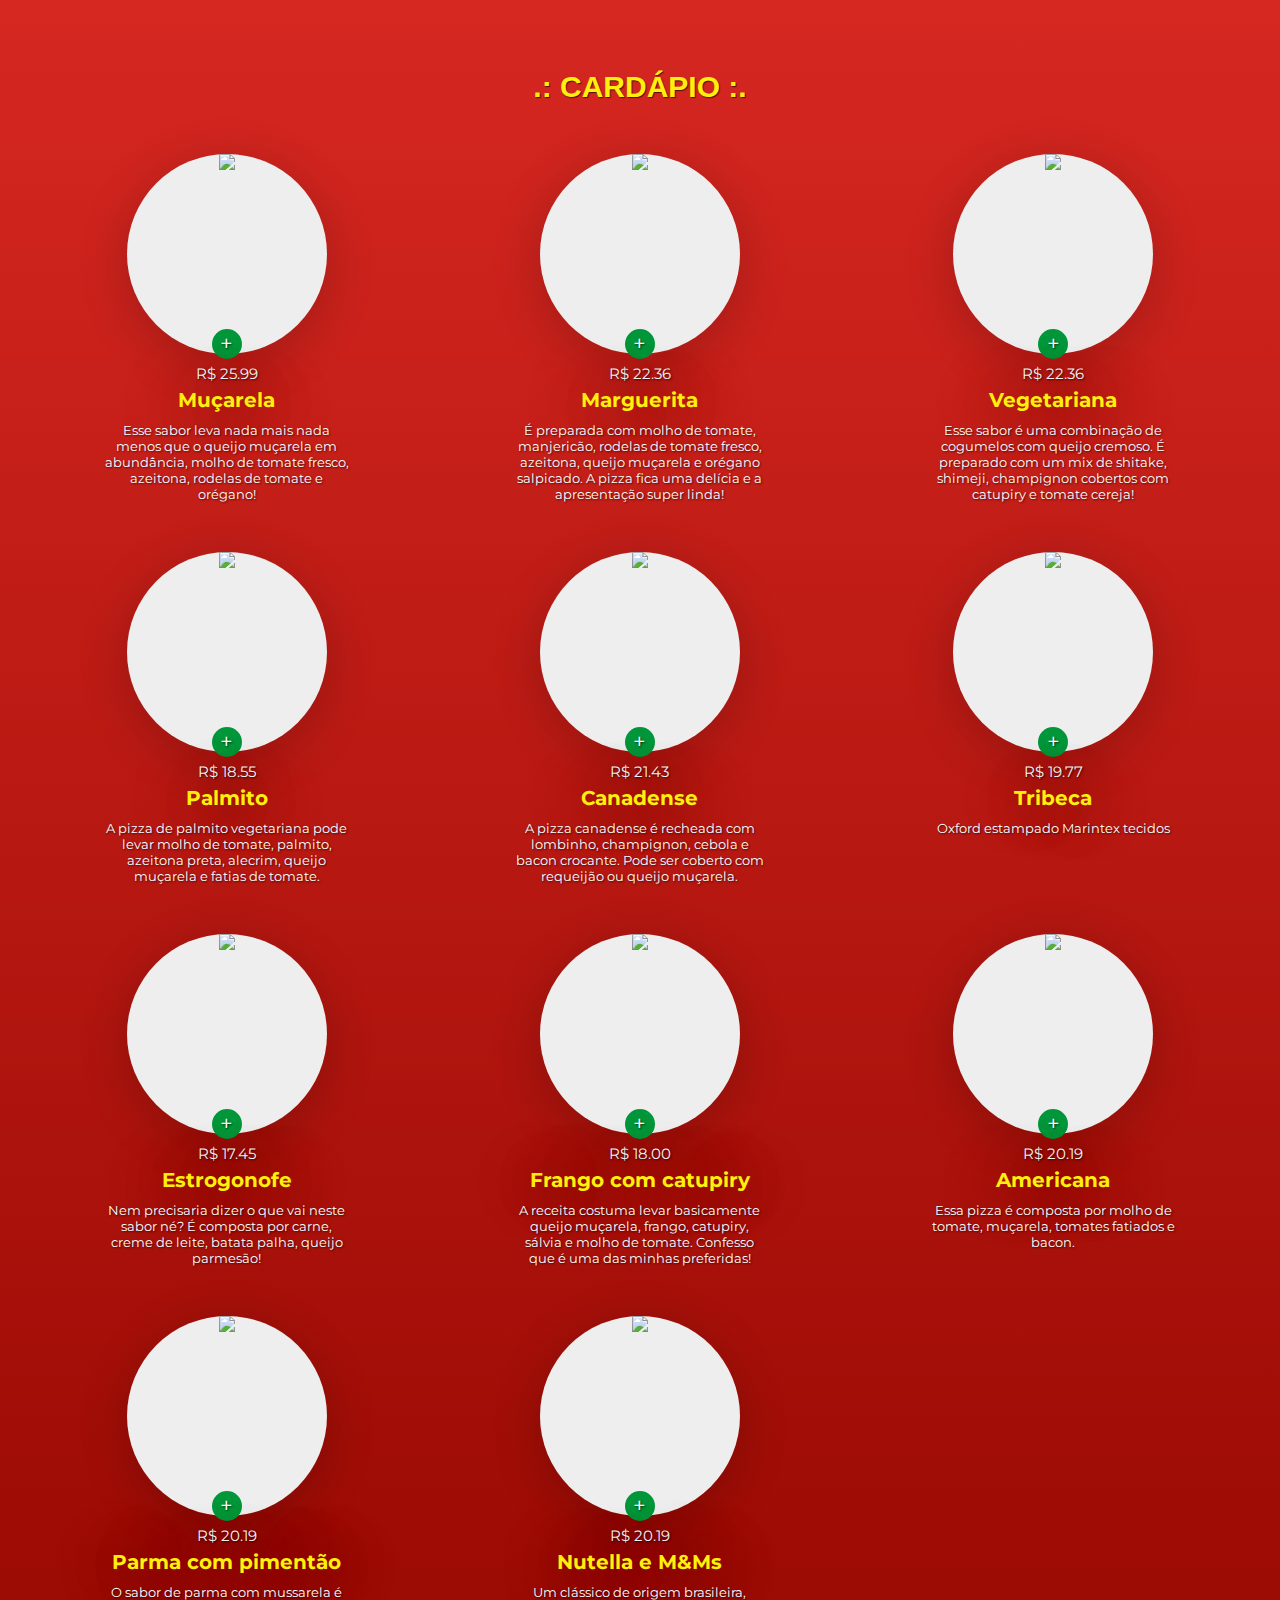
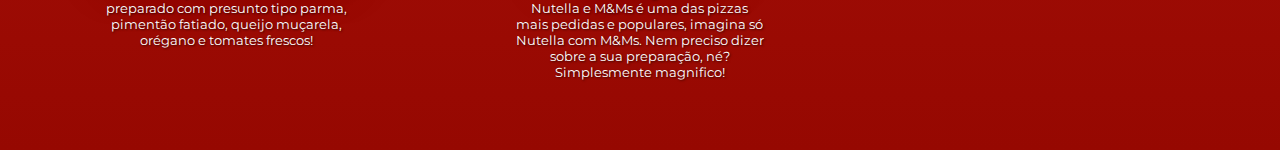
==== home.html @ 3eb531d2 "BellaPizzariaUpload" ====
<!DOCTYPE html>
<html>
<head>
    <style>
        @import url('https://fonts.googleapis.com/css2?family=Montserrat:wght@500&display=swap');
        @import url('https://fonts.googleapis.com/css2?family=Montserrat+Subrayada:wght@700&display=swap');
        @import url('https://fonts.googleapis.com/css2?family=Kdam+Thmor+Pro&display=swap');
        </style>
    <meta charset="utf-8" />
    <title>Bella Pizzaria</title>
    <link rel="stylesheet" href="style.css" />
    <meta name="viewport" content="width=device-width, initial-scale=1.0">
    <link href="https://fonts.googleapis.com/css?family=Hepta+Slab:400,700|Lato:400,700&display=swap" rel="stylesheet">
</head>
<body>
    <div class="models">
        <div class="pizza-item">
            <a href="">
                <div class="pizza-item--img"><img src="" /></div>
                <div class="pizza-item--add">+</div>
            </a>
            <div class="pizza-item--price">R$ --</div>
            <div class="pizza-item--name">--</div>
            <div class="pizza-item--desc">--</div>
        </div>
        <div class="cart--item">
            <img src="" />
            <div class="cart--item-nome">--</div>
            <div class="cart--item--qtarea">
                <button class="cart--item-qtmenos">-</button>
                <div class="cart--item--qt">1</div>
                <button class="cart--item-qtmais">+</button>
            </div>
        </div>
    </div>
    <header>
        <div class="menu-openner"><span>0</span>🛒</div>
    </header>
    <main>
        <h1>.: CARDÁPIO :.</h1>
        <div class="pizza-area"></div>
    </main>
    <aside>
        <div class="cart--area">
            <div class="menu-closer">❌</div>
            <h1>Seu pedido:</h1>
            <div class="cart"></div>
            <div class="cart--details">
                <div class="cart--totalitem subtotal">
                    <span>Subtotal</span>
                    <span>R$ --</span>
                </div>
                <div class="cart--totalitem desconto">
                    <span>Desconto (-10%)</span>
                    <span>R$ --</span>
                </div>
                <div class="cart--totalitem total big">
                    <span>Total</span>
                    <span>R$ --</span>
                </div>
                <div class="cart--finalizar">Finalizar a compra</div>
            </div>
        </div>
    </aside>
    <div class="pizzaWindowArea">
        <div class="pizzaWindowBody">
            <div class="pizzaInfo--cancelMobileButton">Voltar</div>
            <div class="pizzaBig">
                <img src="" />
            </div>
            <div class="pizzaInfo">
                <h1>--</h1>
                <div class="pizzaInfo--desc">--</div>
                <div class="pizzaInfo--sizearea">
                    <div class="pizzaInfo--sector">Tamanho</div>
                    <div class="pizzaInfo--sizes">
                        <div data-key="0" class="pizzaInfo--size">BROTO <span>--</span></div>
                        <div data-key="1" class="pizzaInfo--size">MEDIA <span>--</span></div>
                        <div data-key="2" class="pizzaInfo--size selected">FAMILIA <span>--</span></div>
                    </div>
                </div>
                <div class="pizzaInfo--pricearea">
                    <div class="pizzaInfo--sector">Preço</div>
                    <div class="pizzaInfo--price">
                        <div class="pizzaInfo--actualPrice">R$ --</div>
                        <div class="pizzaInfo--qtarea">
                            <button class="pizzaInfo--qtmenos">-</button>
                            <div class="pizzaInfo--qt">1</div>
                            <button class="pizzaInfo--qtmais">+</button>
                        </div>
                    </div>
                </div>
                <div class="pizzaInfo--addButton">Adicionar ao carrinho</div>
                <div class="pizzaInfo--cancelButton">Cancelar</div>
            </div>
        </div>
    </div>

    <script type="text/javascript" src="pizzas.js"></script>
    <script type="text/javascript" src="script.js"></script>
</body>
</html>
---- style.css ----
* {
    box-sizing: border-box;


}
body {
    text-shadow: 1px 1px 2px #0000009f;
    background-image: linear-gradient(#d62721,#960801);
    font-family:'Lato',Helvetica,Arial;
    font-size:15px;
    display:flex;
    margin:0;
    min-height:100vh;
}
.models {
    display:none;
}

header {
    box-shadow: 1px 1px 35px black;
    position: fixed;
    left:0;
    top:0;
    right:0;
    height:60px;
    background-color:#960801;
    display:none;
    justify-content: flex-end;
    align-items: center;
}
.menu-openner {
    font-family: Arial, Helvetica, sans-serif;
    color:#FFEF0D ;
    margin-right: 15px;
    font-size: 26px;
    background-color: #d62721;
    border: 1px solid #000;
    padding: 5px 20px;
    border-radius: 5px;
}
.menu-openner span {
    margin-right:10px;
}
.menu-closer {
    width:32px;
    height:32px;
    display:none;
    font-size: 30px;
}

aside {

    background-color:#960801;
    box-shadow: 1px 1px 30px black;
    width:0vw;
    font-family: 'Montserrat', sans-serif;
    transition:all ease .3s;
    overflow-x:hidden;
}
aside.show{
    font-family: Arial, Helvetica, sans-serif;
    font-weight: bold;
    width:40vw;
    color: #FFEF0D;
}
.cart--area {
    padding:20px;
}
main {
    flex:1;
    padding:20px;
}
h1 {
    text-shadow: 1px 1px 1px #0000009f;
    color: #FFEF0D;
    font-family: Arial, Helvetica, sans-serif;
    font-size: 30px;
    padding: 30px;
    text-align: center;
}
.pizza-area {
    display:grid;
    grid-template-columns: repeat(3, 1fr);
}
.pizza-item {
    text-align: center;
    max-width:250px;
    font-family: 'Montserrat', sans-serif;
    margin:0 auto 50px auto;
}
.pizza-item a {
    display:flex;
    flex-direction: column;
    align-items:center;
    text-decoration: none;
}
.pizza-item--img {
    margin: 0%;
    width:200px;
    height:200px;
    background-color:#EEE;
    border-radius:100px;
    box-shadow:0px 10px 50px rgba(0, 0, 0, 0.2);
}
.pizza-item--img img {
    width:100%;
    margin: 0%;
    height:auto;
}
.pizza-item--add {
    width: 30px;
    height:30px;
    line-height:30px;
    border-radius:15px;
    background-color:#009639;
    text-align:center;
    color:#FFF;
    font-size:22px;
    cursor:pointer;
    margin-top:-25px;
    transition:all ease .2s;
}
.pizza-item a:hover .pizza-item--add {
    background-color:#02E358;
}
.pizza-item--price {
    font-size:15px;
    color:#FFF;
    margin-top:5px;
}
.pizza-item--name {
    font-size:20px;
    font-weight: bold;
    color:#FFEF0D;
    margin-top:5px;
    text-shadow:2px 2px 60px rgb(8, 8, 8);
}
.pizza-item--desc {
    font-size:13px;
    color:#FFF;
    margin-top:10px;
}

.pizzaWindowArea {
    position:fixed;
    left:0;
    top:0;
    bottom:0;
    right:0;
    background-color:rgba(255, 255, 255, 0.5);
    display:none;
    transition: all ease .5s;
    justify-content: center;
    align-items: center;
    overflow-y:auto;
}
.pizzaWindowBody {
    font-family: Arial, Helvetica, sans-serif;
    width:900px;
    background-color: #960801;
    background-repeat: no-repeat;
    border-radius:10px;
    box-shadow:0px 0px 30px black;
    display:flex;
    margin:20px 0px;
}
.pizzaBig {
    flex:1;
    display:flex;
    justify-content: center;
    align-items: center;
}
.pizzaBig--back {
    position:absolute;
    width:30px;
    height:30px;
    background-color:#000;
}
.pizzaBig img {
    height:400px;
    width:auto;
}
.pizzaInfo {
    text-shadow: 1px 1px 2px #0000009f;
    flex:1;
    font-family: 'Kdam Thmor Pro', sans-serif;
    padding-bottom:50px;
}
.pizzaInfo h1 {
    margin-top:50px;
}
.pizzaInfo .pizzaInfo--desc {
    text-shadow: 1px 1px 2px #0000009f;
    font-size:15px;
    color:#FFF;
    margin-top:10px;
    font-family: Arial, Helvetica, sans-serif;
}
.pizzaInfo--sector {
    font-family: Arial, Helvetica, sans-serif;
    color: #fff;
    text-transform: uppercase;
    font-size:14px;
    margin-top:30px;
    margin-bottom:10px;
}
.pizzaInfo--sizes {
    font-family: Arial, Helvetica, sans-serif;
    border: 1px solid #FA390A;
    display:inline-flex;
    border-radius:5px;
    overflow:hidden;
}
.pizzaInfo--size {
    font-family: Arial, Helvetica, sans-serif;
    padding:10px 15px;
    color:#000;
    background-color:#EEE;
    font-size:13px;
    font-weight: bold;
    cursor:pointer;
}
.pizzaInfo--size:hover {
    background-color:#d62721;
}
.pizzaInfo--size.selected{
    background-color:#d62721;
    color:#FFF;
}
.pizzaInfo--size.selected span{
    color:#D6D6D6;
}
.pizzaInfo--size span {
    font-size:12px;
    color:#FFF;
    font-weight: normal;
}
.pizzaInfo--price {
    color: #FFF;
    font-family: 'Kdam Thmor Pro', sans-serif;
    display:flex;
    align-items:center;
}
.pizzaInfo--actualPrice {
    font-family: 'Kdam Thmor Pro', sans-serif;
    color: #fff;
    font-size:28px;
    margin-right:30px;
}
.pizzaInfo--qtarea {
    color: #FFF;
    border: 1px solid #E30F02 ;
    display:inline-flex;
    background-color:#d62721;
    border-radius:5px;
    height:30px;
}
.pizzaInfo--qtarea button {
    border:0;
    background-color:transparent;
    font-size:17px;
    outline:0;
    cursor:pointer;
    padding:0px 10px;
    color:#FFF;
}
.pizzaInfo--qt {
    line-height: 30px;
    font-size: 12px;
    font-weight: bold;
    padding: 0px 5px;
    color:#FFF;
}
.pizzaInfo--addButton {
    text-shadow: 1px 1px 2px #0000009f;
    font-family: 'Kdam Thmor Pro', sans-serif;
    margin-top:30px;
    border: 1px solid #E30F02;
    padding:10px 15px;
    border-radius:5px;
    background-color:#d62721;
    color:#FFF;
    display:inline-block;
    cursor:pointer;
    margin-right:0px;
}
.pizzaInfo--addButton:hover {
    background-color:#E30F02;
}
.pizzaInfo--cancelButton:hover{
    text-shadow: none;
    background-color: #D6D6D6;
    color: #960801;
}
.pizzaInfo--cancelButton {

    border-radius: 5px;
    padding: 10px 20px;
    border: 1px solid #D6D6D6;
    color: #FFF;
    font-family: 'Kdam Thmor Pro', sans-serif;
    display:inline-block;
    cursor:pointer;
}
.pizzaInfo--cancelMobileButton {
    display:none;
    height:40px;
    text-align:center;
    line-height: 40px;
    margin-bottom:30px;
}
.cart {
    margin-bottom:20px;
}
.cart--item {
    display:flex;
    align-items:center;
    margin:10px 0;
}
.cart--item img {
    width:40px;
    height:40px;
    margin-right:20px;
}
.cart--item-nome {
    flex:1;
}
.cart--item--qtarea {
    display:inline-flex;
    background-color:#EEE;
    border-radius:10px;
    height:30px;
}
.cart--item--qtarea button {
    border:0;
    background-color:transparent;
    font-size:17px;
    outline:0;
    cursor:pointer;
    padding:0px 10px;
    color:#009639;
    font-weight: bold;
}
.cart--item--qt {
    line-height: 30px;
    font-size: 12px;
    font-weight: bold;
    padding: 0px 5px;
    color:black;
}
.cart--totalitem {
    padding:15px 0;
    border-top:1px solid #FA390A;
    color:#fff;
    display:flex;
    justify-content: space-between;
    font-size:15px;
}
.cart--totalitem span:first-child {
    font-weight: bold;
}
.cart--totalitem.big {
    font-size:20px;
    color:#fff;
    font-weight: bold;
}
.cart--finalizar {
    padding:10px 10px;
    border: radius 5px;
    background-color:#FA390A;
    color:#FFF;
    cursor:pointer;
    text-align:center;
    margin-top:20px;
    border:2px solid red;
    transition: all ease .2s;
}
.cart--finalizar:hover {
    background-color:#E30F02;
}

@media (max-width:1000px) {
    .pizza-area {
        grid-template-columns: repeat(2, 1fr);
    }
}

@media (max-width:840px) {
    body {
        flex-direction: column;
    }
    .pizza-area {
        display:block;
    }
    .pizza-item {
        max-width:100%;
    }
    header {
        display:flex;
    }
    main {
        padding-top:60px;
    }

    aside {
        width:auto;
        position:fixed;
        left:100vw;
        right:0;
        top:0;
        bottom:0;
        transition: all ease .2s;
    }
    aside.show {
        width:auto;
    }
    .cart--area {
        width:100vw;
    }

    .menu-closer {
        display:block;
    }

    .pizzaWindowArea {
        justify-content:flex-start;
        align-items: flex-start;
    }

    .pizzaWindowBody {
        width:100vw;
        display:block;
        padding:20px;
        border-radius:0;
        box-shadow:none;
        margin:0;
    }

    .pizzaBig img {
        width: 75%;
        height: auto;
    }

    .pizzaInfo h1 {
        margin-top:20px;
    }

    .pizzaInfo--qtarea {
        height:60px;
    }
    .pizzaInfo--qtarea button {
        font-size:25px;
        padding:0px 25px;
    }
    .pizzaInfo--qt {
        line-height: 60px;
        font-size:20px;
    }
    .pizzaInfo--addButton {
        font-size:20px;
        display:block;
        text-align:center;
        margin:30px auto;
    }

    .pizzaInfo--cancelButton {
        display:none;
    }
    .pizzaInfo--cancelMobileButton {
        display:block;
    }
}
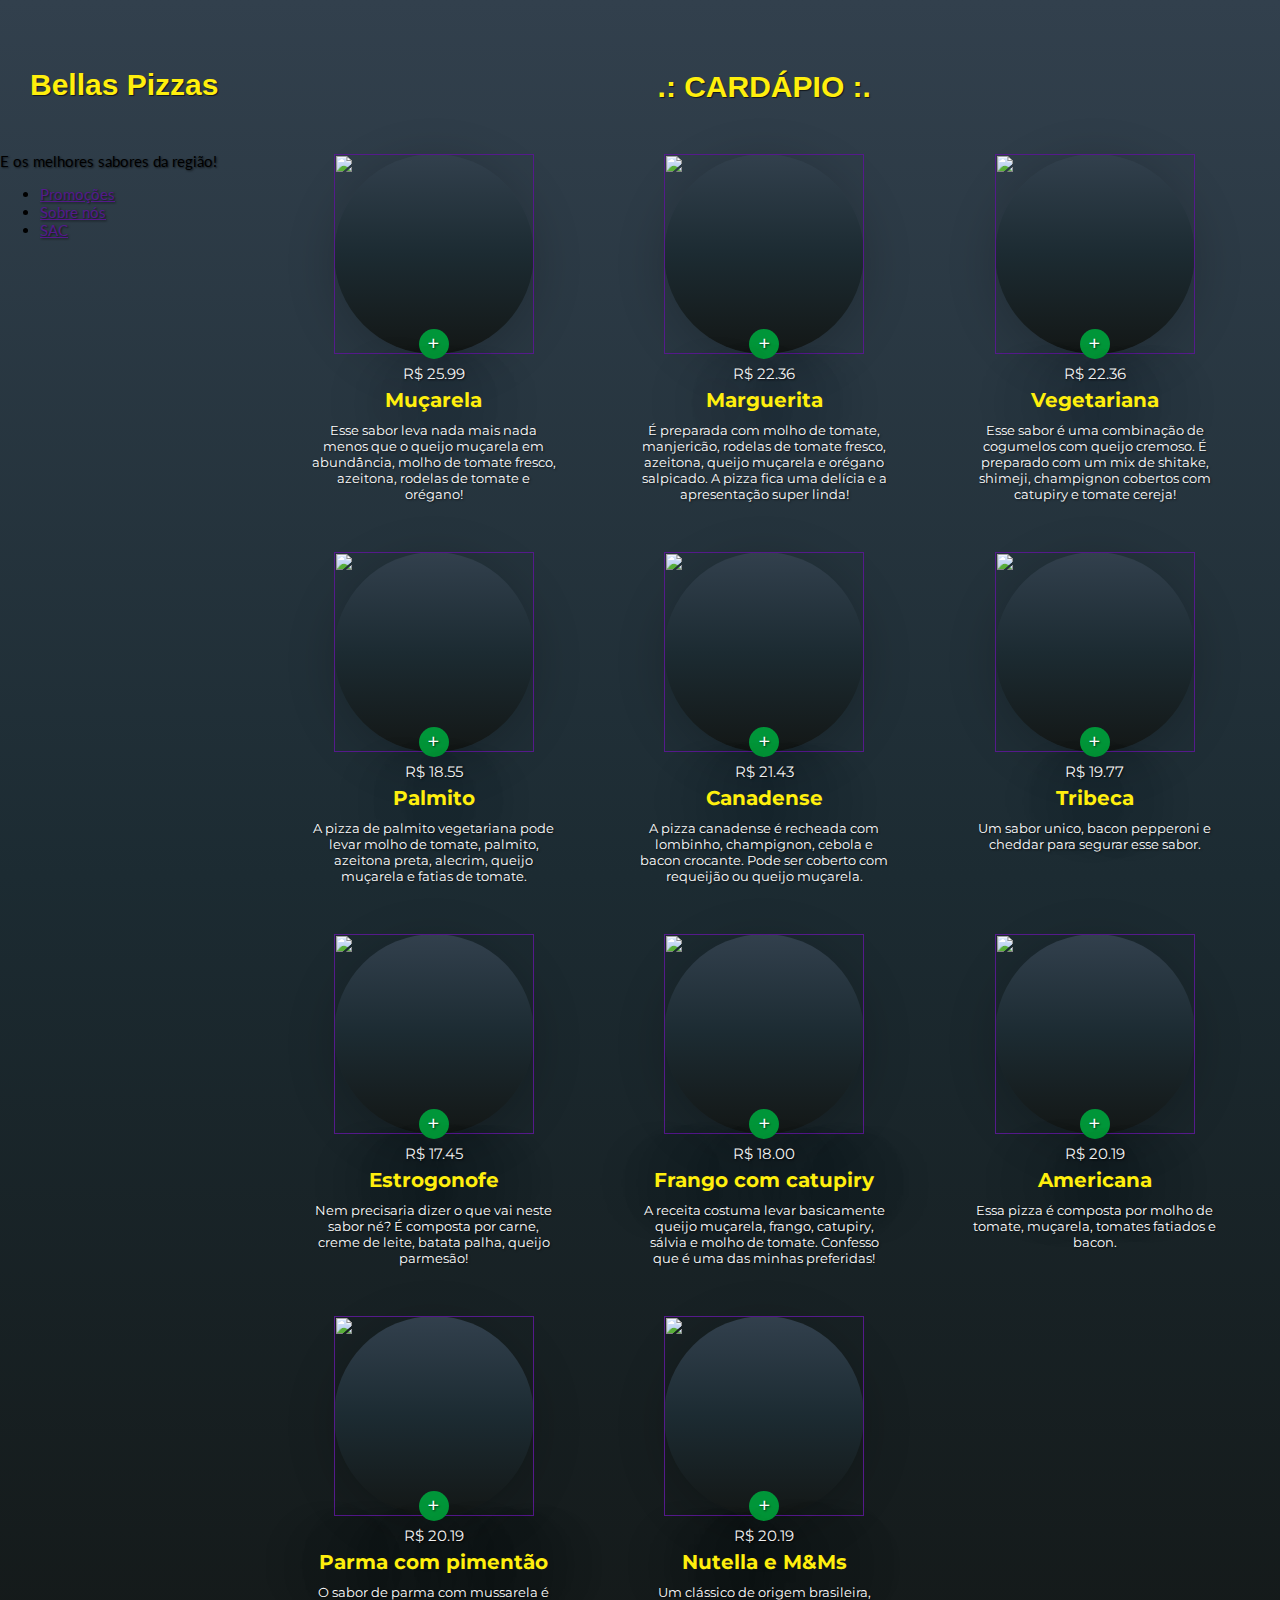
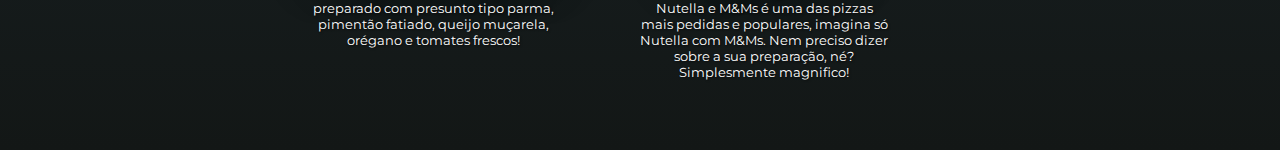
==== commit 8abe2bf8: "Update home.html" ====
--- a/home.html
+++ b/home.html
@@ -13,6 +13,20 @@
     <link href="https://fonts.googleapis.com/css?family=Hepta+Slab:400,700|Lato:400,700&display=swap" rel="stylesheet">
 </head>
 <body>
+       <div class="container">
+        <div class="banner">
+            <img src="logo.png" alt="">
+            <h1> Bellas Pizzas</h1>
+            <p>E os melhores sabores da região!</p>
+        </div>
+        <div class="menu">
+            <ul class="menu-list">
+                <li> <a href="">Promoções</a></li>
+                <li><a href="">Sobre nós</a></li>
+                <li class="sac"><a href="">SAC</a></li>
+            </ul>
+        </div>
+    </div>
     <div class="models">
         <div class="pizza-item">
             <a href="">
--- a/style.css
+++ b/style.css
@@ -5,7 +5,7 @@
 }
 body {
     text-shadow: 1px 1px 2px #0000009f;
-    background-image: linear-gradient(#d62721,#960801);
+   background-image: linear-gradient(#32404D,#1C2B32,#131716);
     font-family:'Lato',Helvetica,Arial;
     font-size:15px;
     display:flex;
@@ -23,7 +23,7 @@
     top:0;
     right:0;
     height:60px;
-    background-color:#960801;
+    background-image: linear-gradient(#32404D,#1C2B32,#131716);
     display:none;
     justify-content: flex-end;
     align-items: center;
@@ -98,14 +98,14 @@
     margin: 0%;
     width:200px;
     height:200px;
-    background-color:#EEE;
+    background-image: linear-gradient(#32404D,#1C2B32,#131716);
     border-radius:100px;
     box-shadow:0px 10px 50px rgba(0, 0, 0, 0.2);
 }
 .pizza-item--img img {
     width:100%;
     margin: 0%;
-    height:auto;
+    height:100%;
 }
 .pizza-item--add {
     width: 30px;
@@ -157,7 +157,7 @@
 .pizzaWindowBody {
     font-family: Arial, Helvetica, sans-serif;
     width:900px;
-    background-color: #960801;
+    background-color: #32404D;
     background-repeat: no-repeat;
     border-radius:10px;
     box-shadow:0px 0px 30px black;
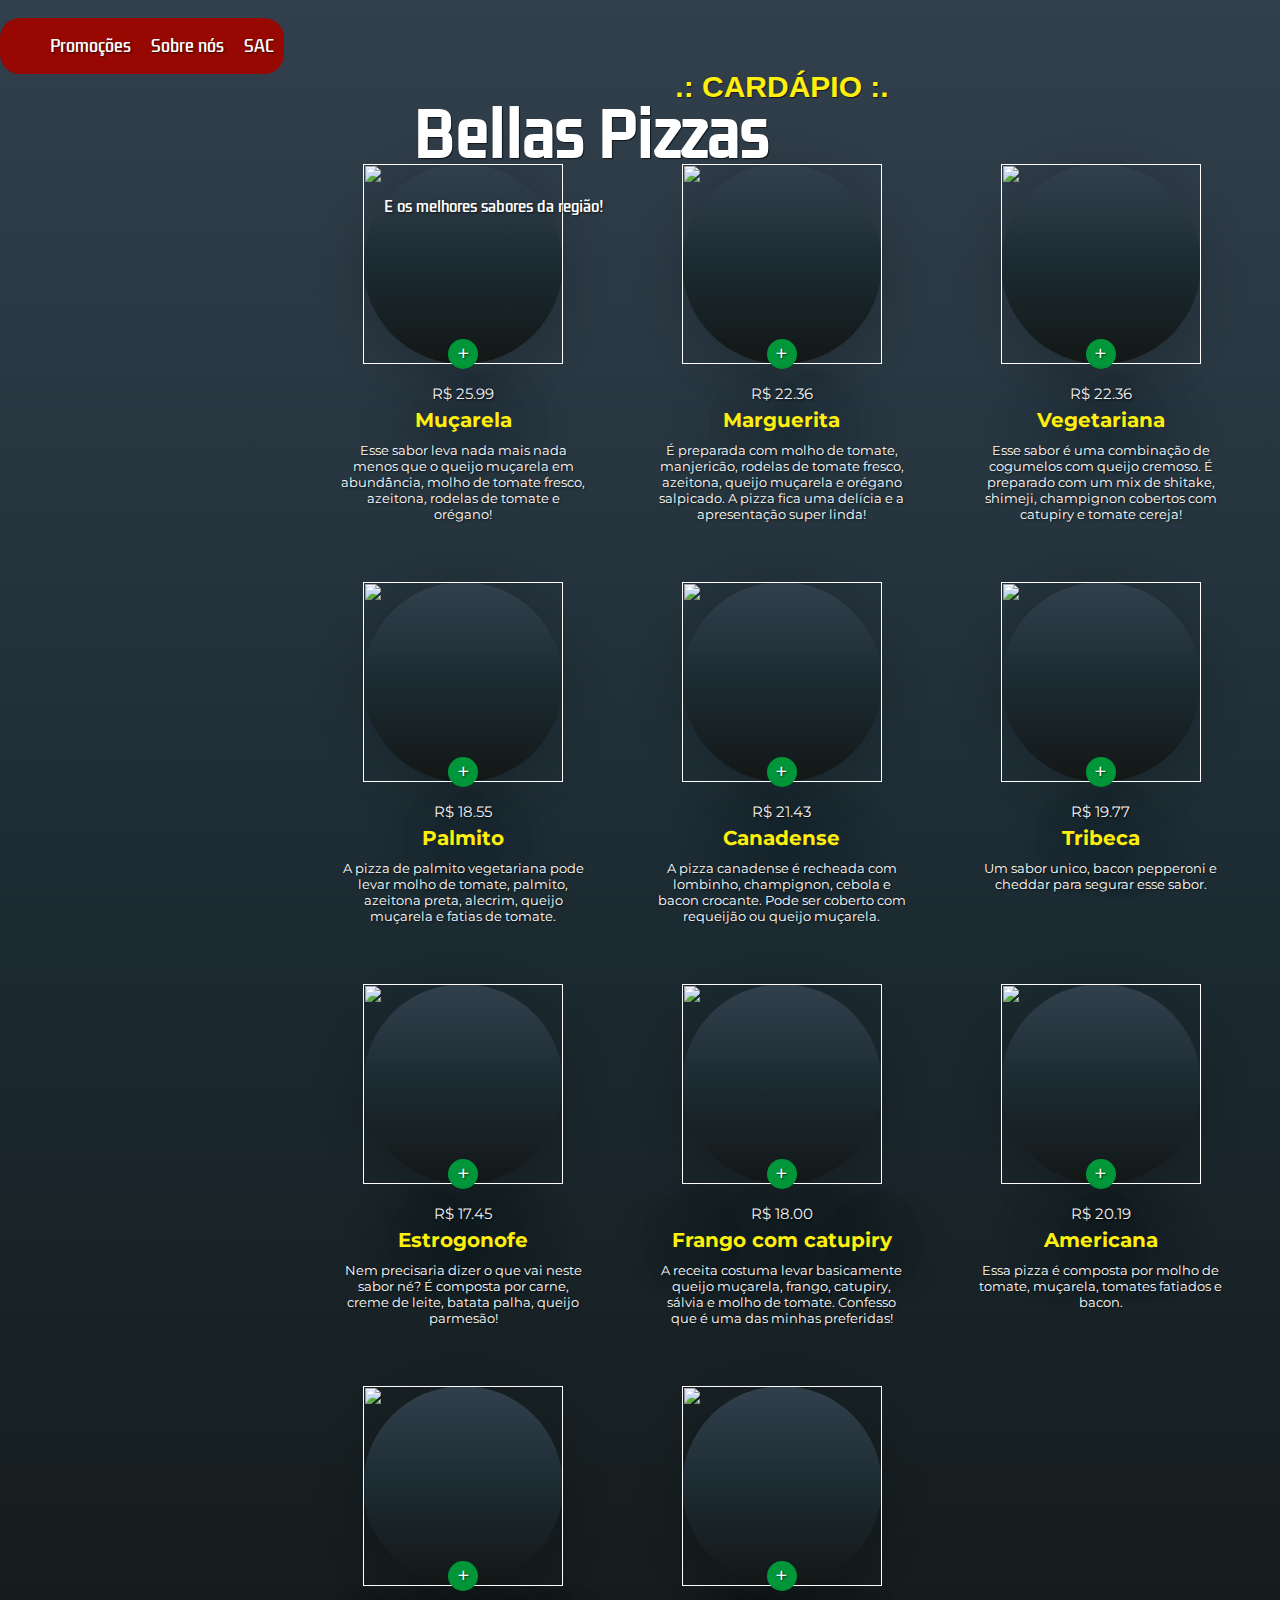
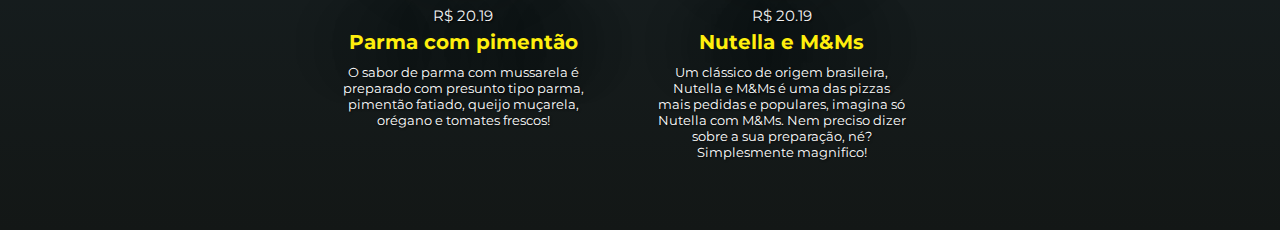
==== commit 0f8a8d6f: "Update home.html" ====
--- a/home.html
+++ b/home.html
@@ -16,8 +16,8 @@
        <div class="container">
         <div class="banner">
             <img src="logo.png" alt="">
-            <h1> Bellas Pizzas</h1>
-            <p>E os melhores sabores da região!</p>
+            <h1 class="ponto-h"> Bellas Pizzas</h1>
+            <p class="ponto-p">E os melhores sabores da região!</p>
         </div>
         <div class="menu">
             <ul class="menu-list">
--- a/style.css
+++ b/style.css
@@ -470,3 +470,59 @@
         display:block;
     }
 }
+
+.container {
+    background-image: linear-gradient(#32404D,#1C2B32,#131716);
+    justify-content: center;
+    border-bottom-left-radius: 20px;
+    border-bottom-right-radius: 20px;
+}
+
+.menu{
+    display: flex;
+    background-color: #960801;
+    justify-content: center;
+    align-items: center;
+    border-radius: 20px;
+}
+.menu-list {
+display: flex;
+flex-direction: row;
+list-style: none;
+font-family: 'Kdam Thmor Pro', sans-serif;
+font-size: 16px;
+
+}
+a {
+    text-decoration: none;
+    padding: 10px;
+    color: white;
+
+}
+a:hover{
+    background-color: #FEECA9;
+    transition: 0.2s;
+    border-radius: 10%;
+    color: #960801;
+}
+img{
+
+    width: 15%;
+}
+.ponto-h{
+    position: absolute;
+    left: 30%;
+    top: 2%;
+    color: white;
+    font-size: 60px;
+}
+.ponto-p{
+    position: absolute;
+    left: 30%;
+    top: 20%;
+    color: white;
+}
+.ponto-h, .ponto-p  {
+    font-family: 'Kdam Thmor Pro', sans-serif;
+}
+
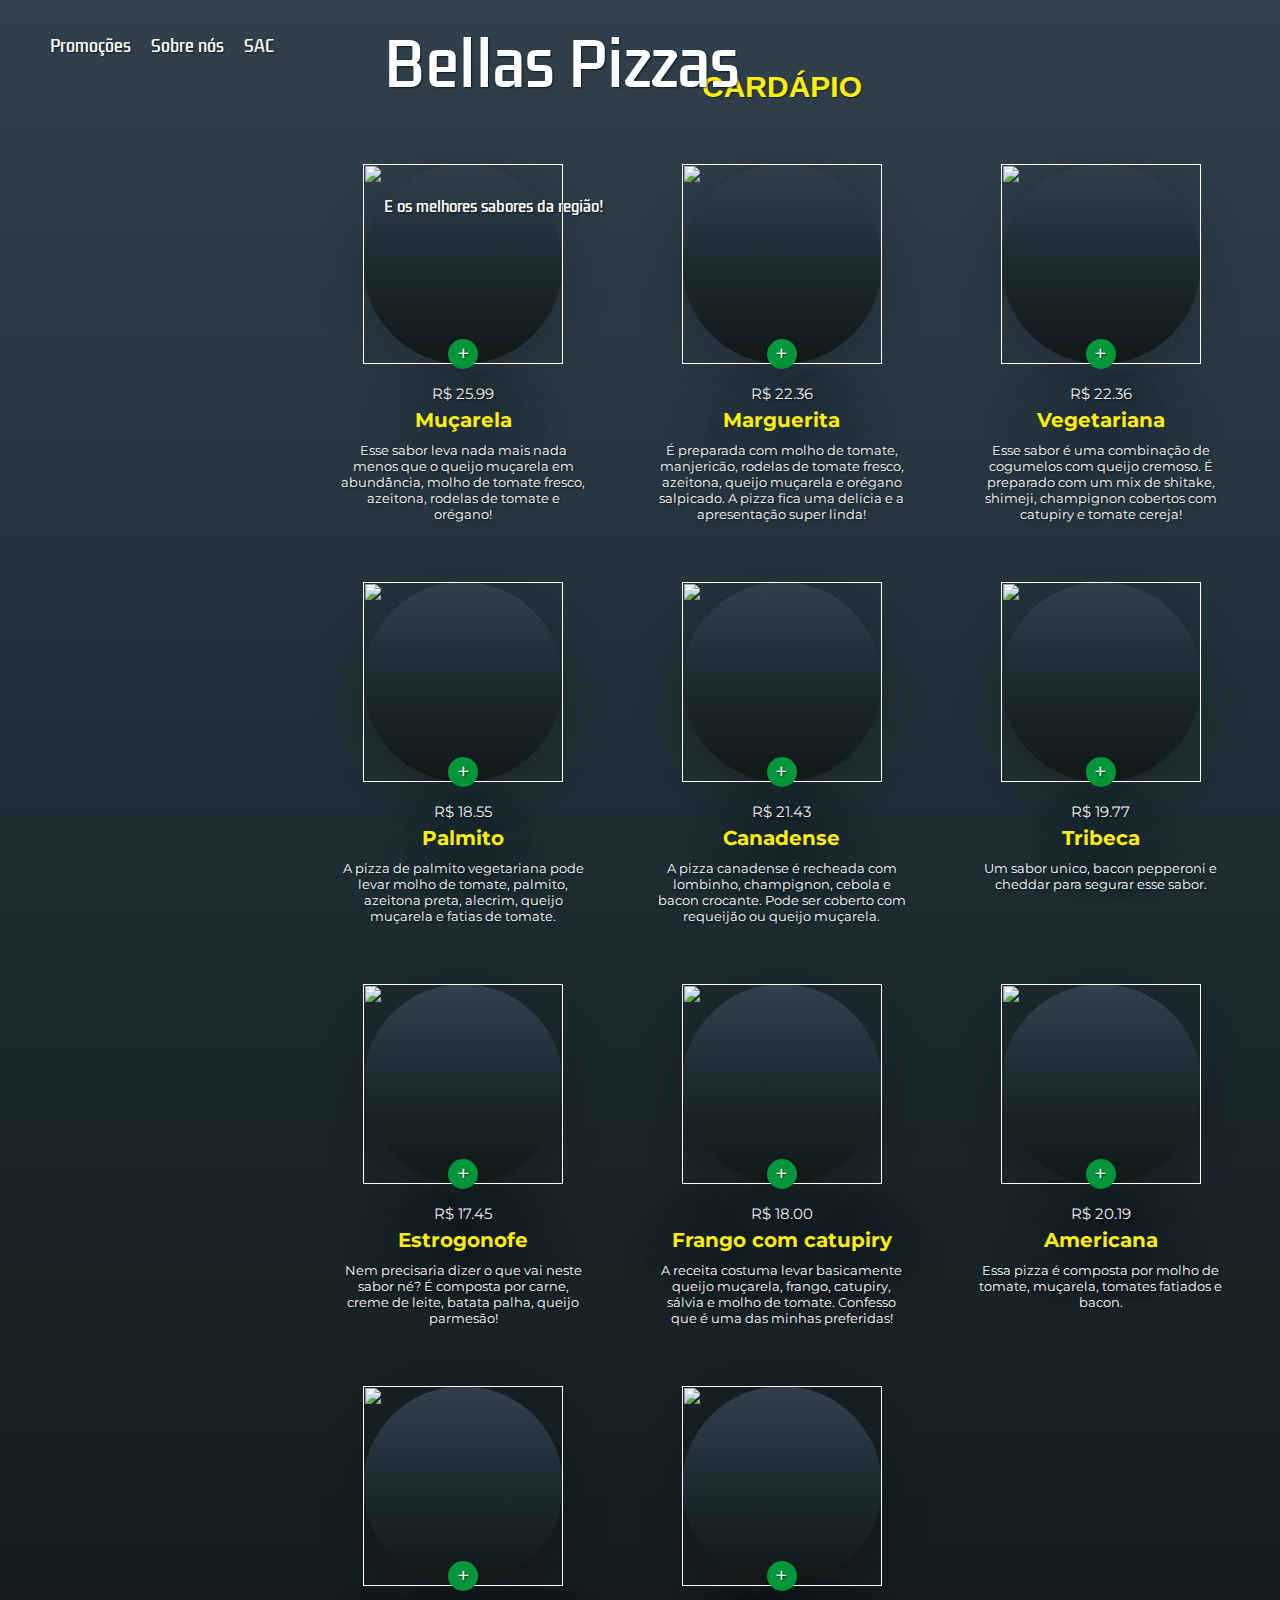
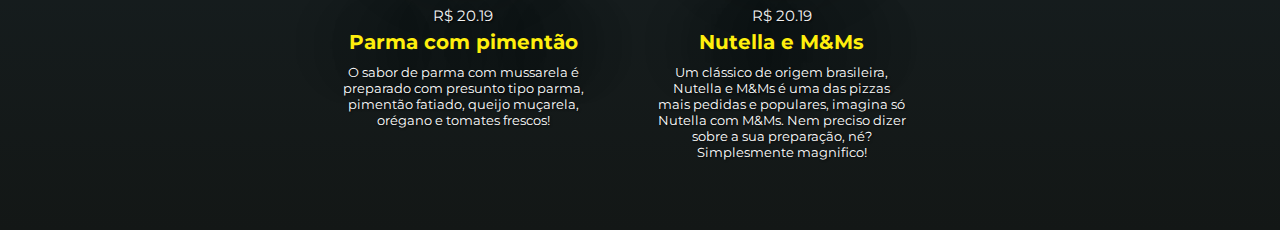
==== commit e3174660: "Update home.html" ====
--- a/home.html
+++ b/home.html
@@ -6,6 +6,7 @@
         @import url('https://fonts.googleapis.com/css2?family=Montserrat+Subrayada:wght@700&display=swap');
         @import url('https://fonts.googleapis.com/css2?family=Kdam+Thmor+Pro&display=swap');
         </style>
+    <link rel="shortcut icon" href="https://cdn-icons-png.flaticon.com/512/2836/2836640.png" type="image/x-icon">
     <meta charset="utf-8" />
     <title>Bella Pizzaria</title>
     <link rel="stylesheet" href="style.css" />
@@ -13,20 +14,6 @@
     <link href="https://fonts.googleapis.com/css?family=Hepta+Slab:400,700|Lato:400,700&display=swap" rel="stylesheet">
 </head>
 <body>
-       <div class="container">
-        <div class="banner">
-            <img src="logo.png" alt="">
-            <h1 class="ponto-h"> Bellas Pizzas</h1>
-            <p class="ponto-p">E os melhores sabores da região!</p>
-        </div>
-        <div class="menu">
-            <ul class="menu-list">
-                <li> <a href="">Promoções</a></li>
-                <li><a href="">Sobre nós</a></li>
-                <li class="sac"><a href="">SAC</a></li>
-            </ul>
-        </div>
-    </div>
     <div class="models">
         <div class="pizza-item">
             <a href="">
@@ -50,8 +37,23 @@
     <header>
         <div class="menu-openner"><span>0</span>🛒</div>
     </header>
+    <div class="container">
+        <div class="banner">
+            <img src="logo.png" alt="">
+            <div class="ponto-h"> Bellas Pizzas</div>
+            <p class="ponto-p">E os melhores sabores da região!</p>
+        </div>
+
+        <div class="style-container">
+            <ul class="menu-list">
+                <li> <a class="menuzin" href="">Promoções</a></li>
+                <li><a class="menuzin" href="">Sobre nós</a></li>
+                <li><a class="menuzin" href="">SAC</a></li>
+            </ul>
+        </div>
+    </div>
     <main>
-        <h1>.: CARDÁPIO :.</h1>
+        <h1 class="top-h1">CARDÁPIO</h1>
         <div class="pizza-area"></div>
     </main>
     <aside>
--- a/style.css
+++ b/style.css
@@ -379,6 +379,63 @@
     background-color:#E30F02;
 }
 
+.container {
+    background-image: linear-gradient(#32404D,#1C2B32,#131716);
+    justify-content: center;
+    border-bottom-left-radius: 20px;
+    border-bottom-right-radius: 20px;
+}
+
+.menu{
+    display: flex;
+    background-color: #960801;
+    justify-content: center;
+    align-items: center;
+    border-radius: 20px;
+}
+.menu-list {
+display: flex;
+flex-direction: row;
+list-style: none;
+font-family: 'Kdam Thmor Pro', sans-serif;
+font-size: 16px;
+
+}
+a {
+    text-decoration: none;
+    padding: 10px;
+    color: white;
+
+}
+a:hover{
+    background-color: #FEECA9;
+    transition: 0.2s;
+    border-radius: 10%;
+    color: #960801;
+}
+img{
+
+    width: 15%;
+}
+.ponto-h{
+    position: absolute;
+    left: 30%;
+    top: 2%;
+    color: white;
+    font-size: 60px;
+}
+.ponto-p{
+    position: absolute;
+    left: 30%;
+    top: 20%;
+    color: white;
+}
+.ponto-h, .ponto-p  {
+    font-family: 'Kdam Thmor Pro', sans-serif;
+}
+
+
+
 @media (max-width:1000px) {
     .pizza-area {
         grid-template-columns: repeat(2, 1fr);
@@ -470,59 +527,3 @@
         display:block;
     }
 }
-
-.container {
-    background-image: linear-gradient(#32404D,#1C2B32,#131716);
-    justify-content: center;
-    border-bottom-left-radius: 20px;
-    border-bottom-right-radius: 20px;
-}
-
-.menu{
-    display: flex;
-    background-color: #960801;
-    justify-content: center;
-    align-items: center;
-    border-radius: 20px;
-}
-.menu-list {
-display: flex;
-flex-direction: row;
-list-style: none;
-font-family: 'Kdam Thmor Pro', sans-serif;
-font-size: 16px;
-
-}
-a {
-    text-decoration: none;
-    padding: 10px;
-    color: white;
-
-}
-a:hover{
-    background-color: #FEECA9;
-    transition: 0.2s;
-    border-radius: 10%;
-    color: #960801;
-}
-img{
-
-    width: 15%;
-}
-.ponto-h{
-    position: absolute;
-    left: 30%;
-    top: 2%;
-    color: white;
-    font-size: 60px;
-}
-.ponto-p{
-    position: absolute;
-    left: 30%;
-    top: 20%;
-    color: white;
-}
-.ponto-h, .ponto-p  {
-    font-family: 'Kdam Thmor Pro', sans-serif;
-}
-
